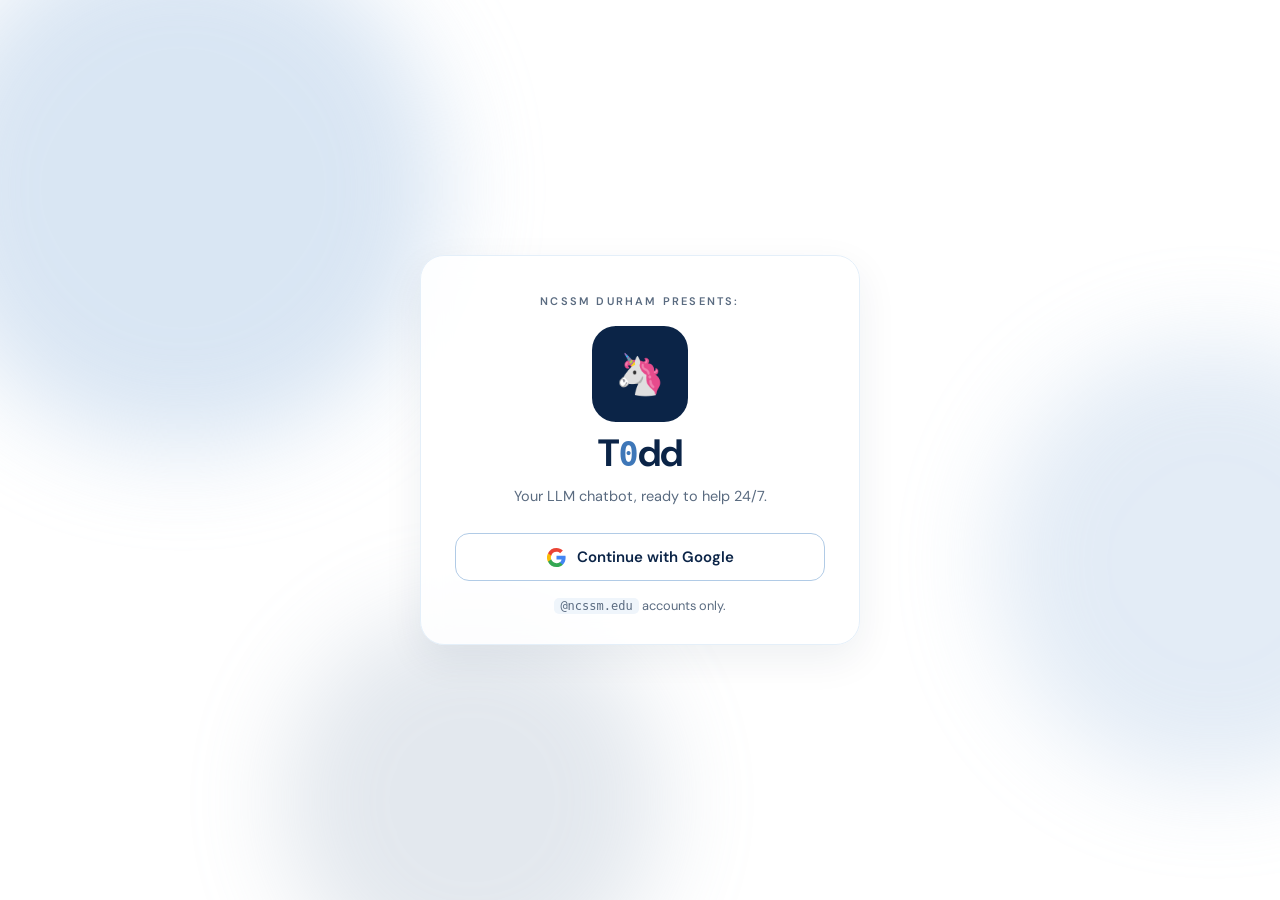
==== web/login.html @ 6b7401c8 "Initial commit: T0dd, an NCSSM CS tutor with layered guardrails A chat tutor that answers CS questio" ====
<!doctype html>
<html lang="en" data-theme="light">
<head>
<meta charset="utf-8">
<meta name="viewport" content="width=device-width, initial-scale=1">
<title>Sign in · T0dd</title>
<link rel="icon" href="/todd-128.png">
<link rel="preconnect" href="https://fonts.googleapis.com">
<link rel="preconnect" href="https://fonts.gstatic.com" crossorigin>
<link href="https://fonts.googleapis.com/css2?family=DM+Sans:opsz,wght@9..40,400;9..40,500;9..40,600;9..40,700&display=swap" rel="stylesheet">
<style>
:root{
  --navy:#0b2447; --steel:#3e77b8; --ice:#d9e8f6; --slate:#5a6b80; --white:#fff;
  --soft-surface:color-mix(in srgb,var(--ice) 42%,var(--white));
  --card-shadow:0 14px 40px rgba(11,36,71,.07);
  --card-shadow-lift:0 20px 48px rgba(11,36,71,.11);
  --font:"DM Sans",-apple-system,BlinkMacSystemFont,"Segoe UI",Roboto,Helvetica,Arial,sans-serif;
}
*{box-sizing:border-box;margin:0;padding:0}
html,body{height:100%}
body{position:relative;font-family:var(--font);background:var(--white);color:var(--navy);
  display:grid;place-items:center;padding:24px;-webkit-font-smoothing:antialiased}

/* Ambient blobs — from techinance/ambient.js */
.ambient{position:fixed;z-index:0;inset:0;overflow:hidden;pointer-events:none}
.ambient__blob{position:absolute;border-radius:50%;filter:blur(48px);opacity:.55;will-change:transform}
.ambient__blob--a{top:-8%;left:-6%;width:min(520px,70vw);height:min(520px,70vw);
  background:color-mix(in srgb,var(--ice) 80%,var(--steel));animation:ambient-drift-a 28s ease-in-out infinite}
.ambient__blob--b{top:38%;right:-12%;width:min(440px,60vw);height:min(440px,60vw);
  background:color-mix(in srgb,var(--steel) 28%,var(--ice));opacity:.35;
  animation:ambient-drift-b 34s ease-in-out infinite}
.ambient__blob--c{bottom:-10%;left:22%;width:min(380px,55vw);height:min(380px,55vw);
  background:color-mix(in srgb,var(--ice) 70%,var(--navy));opacity:.28;
  animation:ambient-drift-c 40s ease-in-out infinite}
@keyframes ambient-drift-a{0%,100%{transform:translate(0,0) scale(1)}50%{transform:translate(4%,6%) scale(1.08)}}
@keyframes ambient-drift-b{0%,100%{transform:translate(0,0) scale(1)}50%{transform:translate(-5%,-4%) scale(1.06)}}
@keyframes ambient-drift-c{0%,100%{transform:translate(0,0) scale(1)}50%{transform:translate(3%,-5%) scale(1.1)}}
@media(prefers-reduced-motion:reduce){.ambient__blob{animation:none!important}}

.card{position:relative;z-index:1;width:min(440px,100%);background:rgba(255,255,255,.86);
  backdrop-filter:blur(14px);-webkit-backdrop-filter:blur(14px);
  border:1px solid color-mix(in srgb,var(--ice) 70%,var(--white));
  border-radius:24px;box-shadow:var(--card-shadow);padding:38px 34px 30px;text-align:center}

.eyebrow{font-size:11px;font-weight:600;letter-spacing:2.2px;text-transform:uppercase;
  color:var(--slate);margin-bottom:18px}
.logo{width:118px;height:118px;object-fit:contain;margin:0 auto 6px;display:block}
.logo-fb{width:96px;height:96px;margin:0 auto 6px;border-radius:24px;background:var(--navy);
  color:var(--ice);display:grid;place-items:center;font-size:40px;font-weight:700}
h1{font-size:38px;letter-spacing:-1px;font-weight:700;margin-bottom:7px}
/* DM Sans has no slashed-zero alternate, so its 0 reads as a capital O.
   Borrow the mono stack for this one glyph -- unambiguous, and a code-font
   zero is on-theme for a CS tutor. */
.zero{color:var(--steel);font-size:.88em;
  font-family:ui-monospace,SFMono-Regular,"SF Mono",Menlo,Consolas,monospace}
.sub{color:var(--slate);font-size:14.5px;line-height:1.55;margin-bottom:26px}
.sub b{color:var(--navy);font-weight:600}

.gbtn{display:flex;align-items:center;justify-content:center;gap:11px;width:100%;
  padding:13px 18px;border-radius:14px;border:1px solid color-mix(in srgb,var(--steel) 26%,var(--ice));
  background:var(--white);color:var(--navy);font:inherit;font-size:15px;font-weight:600;
  text-decoration:none;cursor:pointer;transition:box-shadow .16s,transform .16s,border-color .16s}
.gbtn:hover{box-shadow:var(--card-shadow-lift);transform:translateY(-1px);border-color:var(--steel)}
.gbtn[aria-disabled="true"]{opacity:.5;pointer-events:none}

.hint{margin-top:16px;font-size:12.8px;color:var(--slate)}
.hint code{font-family:ui-monospace,Menlo,monospace;background:var(--soft-surface);
  padding:1px 6px;border-radius:5px;font-size:12px}
.err{margin-bottom:18px;padding:11px 14px;border-radius:12px;font-size:13.5px;text-align:left;
  background:#fdecec;border:1px solid #f2c2c2;color:#8c2f2f}
</style>
</head>
<body>
<div class="ambient" aria-hidden="true">
  <span class="ambient__blob ambient__blob--a"></span>
  <span class="ambient__blob ambient__blob--b"></span>
  <span class="ambient__blob ambient__blob--c"></span>
</div>

<main class="card">
  <p class="eyebrow">NCSSM Durham Presents:</p>
  <img class="logo" src="/todd.png" alt="T0dd"
       onerror="this.outerHTML='&lt;div class=&quot;logo-fb&quot;&gt;🦄&lt;/div&gt;'">
  <h1>T<span class="zero">0</span>dd</h1>
  <p class="sub">Your LLM chatbot, ready to help 24/7.</p>

  <!--ERROR-->

  <a class="gbtn" href="/auth/google" id="gbtn">
    <svg width="19" height="19" viewBox="0 0 18 18" aria-hidden="true">
      <path fill="#4285F4" d="M17.64 9.2c0-.64-.06-1.25-.16-1.84H9v3.48h4.84a4.14 4.14 0 0 1-1.8 2.72v2.26h2.91c1.7-1.57 2.69-3.88 2.69-6.62z"/>
      <path fill="#34A853" d="M9 18c2.43 0 4.47-.8 5.96-2.18l-2.91-2.26c-.81.54-1.84.86-3.05.86-2.34 0-4.33-1.58-5.04-3.71H.96v2.33A9 9 0 0 0 9 18z"/>
      <path fill="#FBBC05" d="M3.96 10.71a5.41 5.41 0 0 1 0-3.42V4.96H.96a9 9 0 0 0 0 8.08l3-2.33z"/>
      <path fill="#EA4335" d="M9 3.58c1.32 0 2.5.45 3.44 1.35l2.58-2.59C13.46.89 11.43 0 9 0A9 9 0 0 0 .96 4.96l3 2.33C4.67 5.16 6.66 3.58 9 3.58z"/>
    </svg>
    Continue with Google
  </a>

  <p class="hint"><code>@ncssm.edu</code> accounts only.</p>
</main>
</body></html>
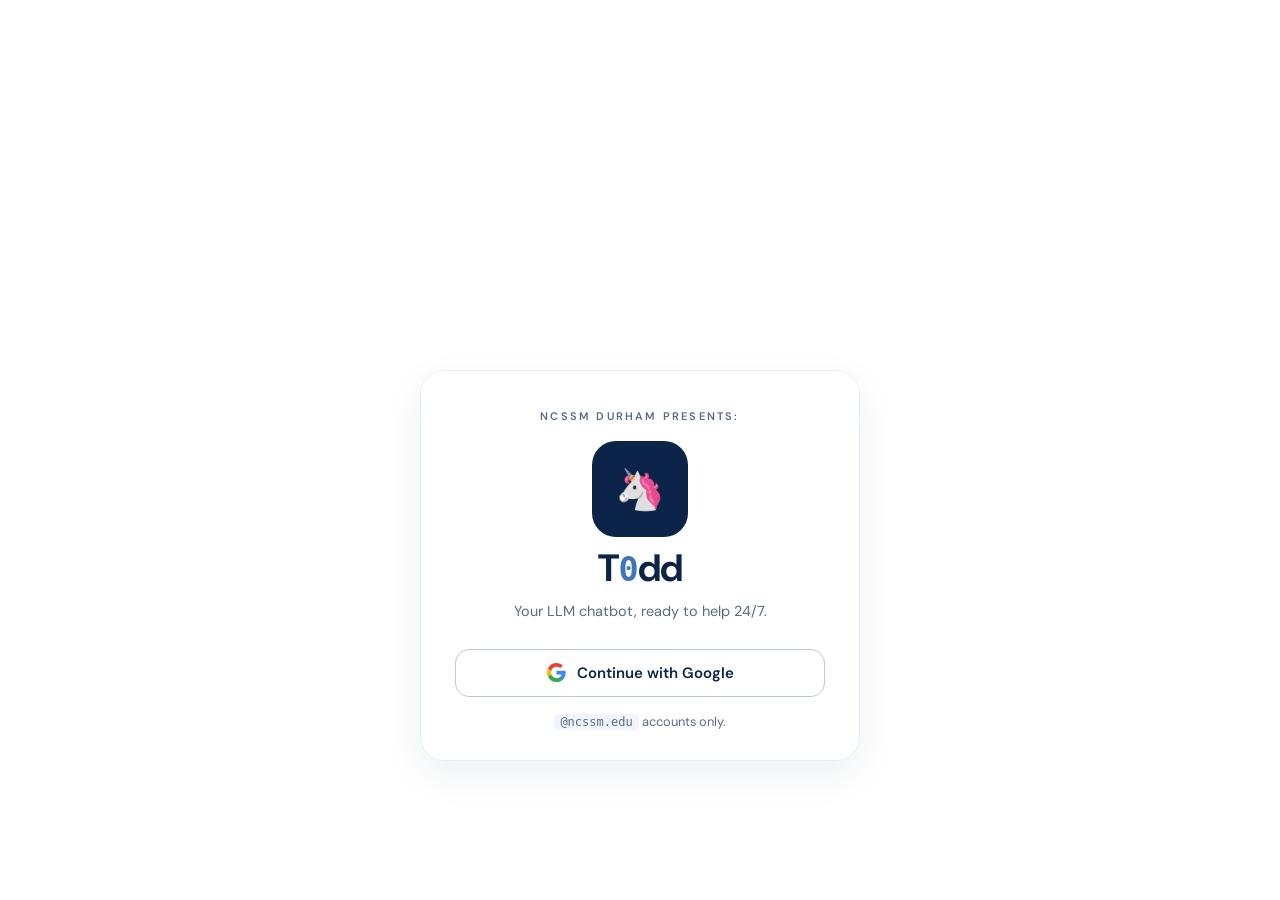
==== commit 6deaee83: "Extract ambient CSS to one file, widen the drift, drop the sidebar brand The blob styles were duplic" ====
--- a/web/login.html
+++ b/web/login.html
@@ -8,6 +8,7 @@
 <link rel="preconnect" href="https://fonts.googleapis.com">
 <link rel="preconnect" href="https://fonts.gstatic.com" crossorigin>
 <link href="https://fonts.googleapis.com/css2?family=DM+Sans:opsz,wght@9..40,400;9..40,500;9..40,600;9..40,700&display=swap" rel="stylesheet">
+<link rel="stylesheet" href="/ambient.css">
 <style>
 :root{
   --navy:#0b2447; --steel:#3e77b8; --ice:#d9e8f6; --slate:#5a6b80; --white:#fff;
@@ -21,21 +22,7 @@
 body{position:relative;font-family:var(--font);background:var(--white);color:var(--navy);
   display:grid;place-items:center;padding:24px;-webkit-font-smoothing:antialiased}
 
-/* Ambient blobs — from techinance/ambient.js */
-.ambient{position:fixed;z-index:0;inset:0;overflow:hidden;pointer-events:none}
-.ambient__blob{position:absolute;border-radius:50%;filter:blur(48px);opacity:.55;will-change:transform}
-.ambient__blob--a{top:-8%;left:-6%;width:min(520px,70vw);height:min(520px,70vw);
-  background:color-mix(in srgb,var(--ice) 80%,var(--steel));animation:ambient-drift-a 28s ease-in-out infinite}
-.ambient__blob--b{top:38%;right:-12%;width:min(440px,60vw);height:min(440px,60vw);
-  background:color-mix(in srgb,var(--steel) 28%,var(--ice));opacity:.35;
-  animation:ambient-drift-b 34s ease-in-out infinite}
-.ambient__blob--c{bottom:-10%;left:22%;width:min(380px,55vw);height:min(380px,55vw);
-  background:color-mix(in srgb,var(--ice) 70%,var(--navy));opacity:.28;
-  animation:ambient-drift-c 40s ease-in-out infinite}
-@keyframes ambient-drift-a{0%,100%{transform:translate(0,0) scale(1)}50%{transform:translate(4%,6%) scale(1.08)}}
-@keyframes ambient-drift-b{0%,100%{transform:translate(0,0) scale(1)}50%{transform:translate(-5%,-4%) scale(1.06)}}
-@keyframes ambient-drift-c{0%,100%{transform:translate(0,0) scale(1)}50%{transform:translate(3%,-5%) scale(1.1)}}
-@media(prefers-reduced-motion:reduce){.ambient__blob{animation:none!important}}
+@media(prefers-reduced-motion:reduce){}
 
 .card{position:relative;z-index:1;width:min(440px,100%);background:rgba(255,255,255,.86);
   backdrop-filter:blur(14px);-webkit-backdrop-filter:blur(14px);
